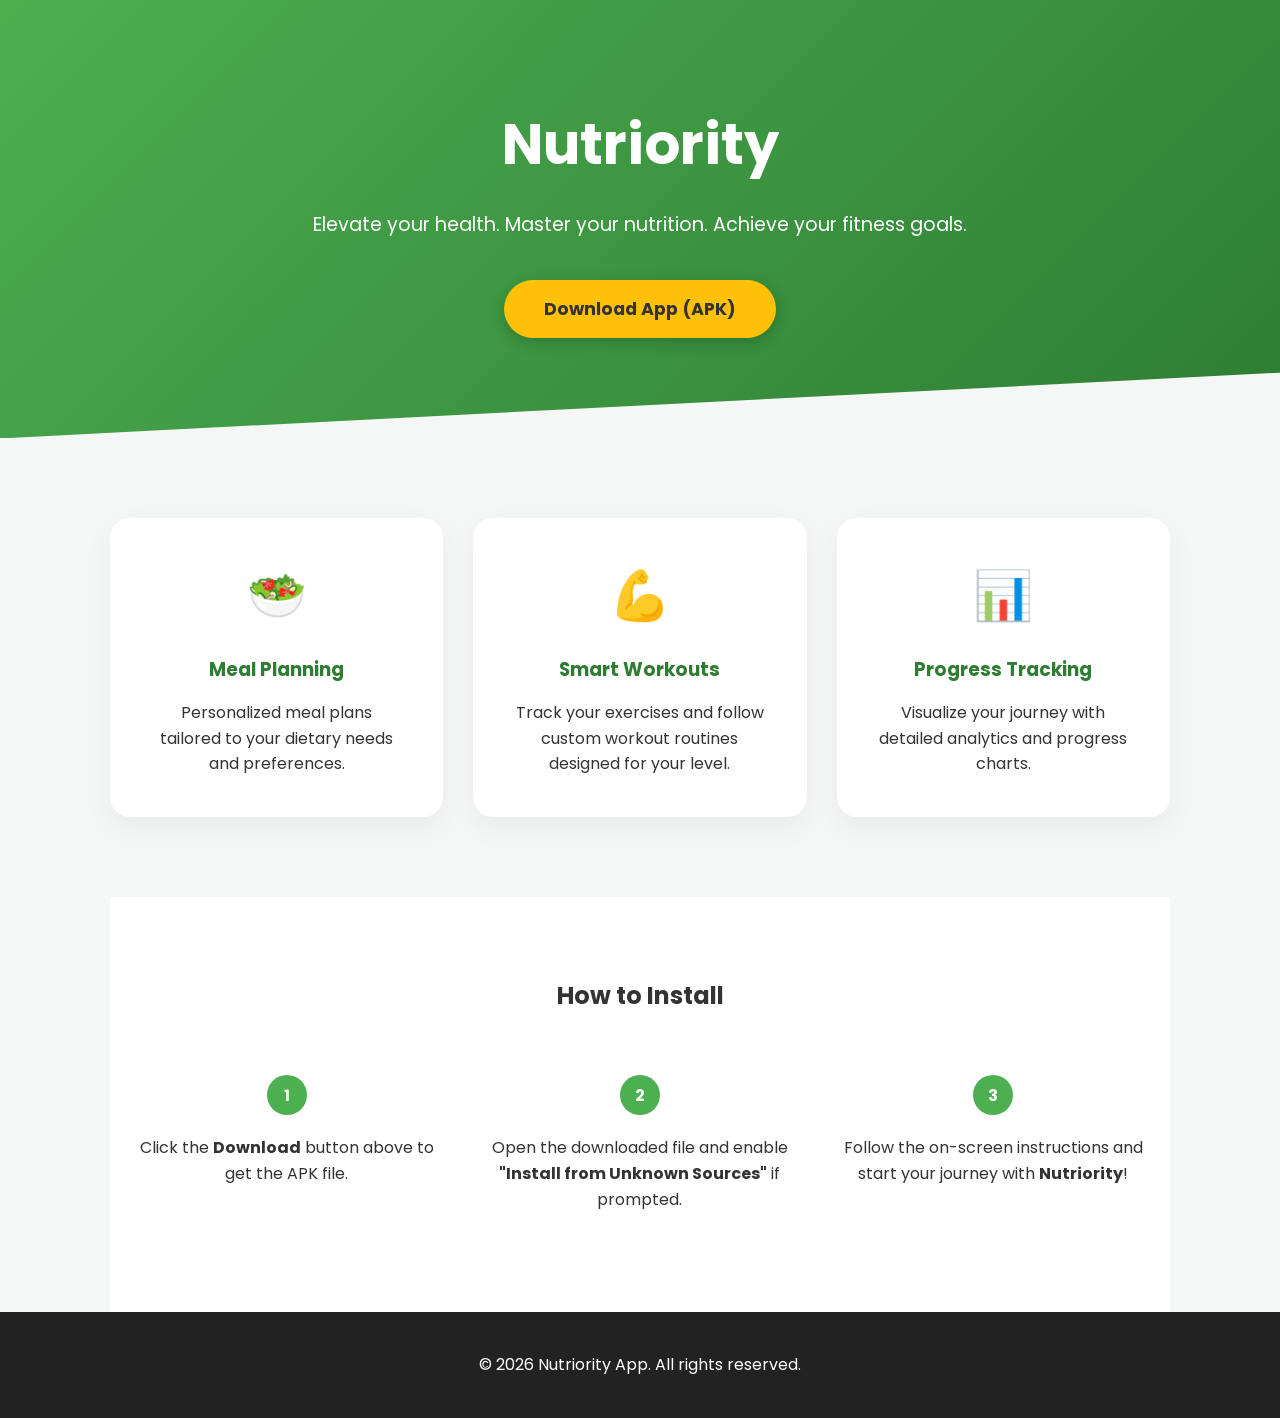
==== Installer/index.html @ d6b8b40b "update" ====
<!DOCTYPE html>
<html lang="en">
<head>
    <meta charset="UTF-8">
    <meta name="viewport" content="width=device-width, initial-scale=1.0">
    <title>Nutriority - Your Personal Nutrition & Fitness Companion</title>
    <link rel="icon" type="image/png" href="assets/logo.png">
    <link href="https://fonts.googleapis.com/css2?family=Poppins:wght@300;400;600;700&display=swap" rel="stylesheet">
    <style>
        :root {
            --primary-color: #4CAF50;
            --secondary-color: #2E7D32;
            --accent-color: #FFC107;
            --text-color: #333;
            --light-bg: #f4f7f6;
            --white: #ffffff;
        }

        * {
            margin: 0;
            padding: 0;
            box-sizing: border-box;
        }

        body {
            font-family: 'Poppins', sans-serif;
            line-height: 1.6;
            color: var(--text-color);
            background-color: var(--light-bg);
            overflow-x: hidden;
        }

        header {
            background: linear-gradient(135deg, var(--primary-color), var(--secondary-color));
            color: var(--white);
            padding: 100px 20px;
            text-align: center;
            clip-path: polygon(0 0, 100% 0, 100% 85%, 0 100%);
        }

        .container {
            max-width: 1100px;
            margin: 0 auto;
            padding: 0 20px;
        }

        .header-content {
            display: flex;
            flex-direction: column;
            align-items: center;
        }

        .title-wrapper {
            display: flex;
            align-items: center;
            justify-content: center;
            gap: 15px;
            margin-bottom: 20px;
            animation: fadeInDown 1s ease-out;
        }

        .logo-img {
            width: 60px;
            height: 60px;
            object-fit: contain;
            filter: drop-shadow(0 2px 4px rgba(0,0,0,0.2));
        }

        h1 {
            font-size: 3.5rem;
            margin: 0;
        }

        .hero-p {
            font-size: 1.2rem;
            margin-bottom: 40px;
            opacity: 0.9;
            animation: fadeInUp 1s ease-out 0.5s both;
        }

        .btn-download {
            display: inline-block;
            background-color: var(--accent-color);
            color: var(--text-color);
            padding: 15px 40px;
            border-radius: 50px;
            text-decoration: none;
            font-weight: 700;
            font-size: 1.1rem;
            transition: transform 0.3s, box-shadow 0.3s;
            box-shadow: 0 4px 15px rgba(0,0,0,0.2);
            animation: bounceIn 1s ease-out 1s both;
        }

        .btn-download:hover {
            transform: translateY(-5px);
            box-shadow: 0 6px 20px rgba(0,0,0,0.3);
        }

        .features {
            padding: 80px 0;
            display: grid;
            grid-template-columns: repeat(auto-fit, minmax(300px, 1fr));
            gap: 30px;
        }

        .feature-card {
            background: var(--white);
            padding: 40px;
            border-radius: 20px;
            text-align: center;
            box-shadow: 0 10px 30px rgba(0,0,0,0.05);
            transition: transform 0.3s;
        }

        .feature-card:hover {
            transform: translateY(-10px);
        }

        .feature-icon {
            font-size: 3rem;
            margin-bottom: 20px;
            display: block;
        }

        .feature-card h3 {
            margin-bottom: 15px;
            color: var(--secondary-color);
        }

        .installer-steps {
            background: var(--white);
            padding: 80px 0;
            text-align: center;
        }

        .steps-grid {
            display: flex;
            justify-content: space-around;
            flex-wrap: wrap;
            margin-top: 40px;
        }

        .step {
            flex: 1;
            min-width: 200px;
            padding: 20px;
            position: relative;
        }

        .step-number {
            width: 40px;
            height: 40px;
            background: var(--primary-color);
            color: white;
            border-radius: 50%;
            display: flex;
            align-items: center;
            justify-content: center;
            margin: 0 auto 20px;
            font-weight: bold;
        }

        footer {
            padding: 40px 20px;
            text-align: center;
            background: #222;
            color: #fff;
        }

        /* Animations */
        @keyframes fadeInDown {
            from { opacity: 0; transform: translateY(-30px); }
            to { opacity: 1; transform: translateY(0); }
        }

        @keyframes fadeInUp {
            from { opacity: 0; transform: translateY(30px); }
            to { opacity: 1; transform: translateY(0); }
        }

        @keyframes bounceIn {
            0% { transform: scale(0.3); opacity: 0; }
            50% { transform: scale(1.05); }
            70% { transform: scale(0.9); }
            100% { transform: scale(1); opacity: 1; }
        }

        @media (max-width: 768px) {
            h1 { font-size: 2.5rem; }
            .hero-p { font-size: 1rem; }
            .logo-img { width: 45px; height: 45px; }
        }
    </style>
</head>
<body>

    <header>
        <div class="container header-content">
            <div class="title-wrapper">
                <h1>Nutriority</h1>
            </div>
            <p class="hero-p">Elevate your health. Master your nutrition. Achieve your fitness goals.</p>
            <a href="https://github.com/Nutriority/Installer/releases/download/v1.0.0/Nutriority.apk" class="btn-download" download>Download App (APK)</a>
        </div>
    </header>

    <main class="container">
        <section class="features">
            <div class="feature-card">
                <span class="feature-icon">🥗</span>
                <h3>Meal Planning</h3>
                <p>Personalized meal plans tailored to your dietary needs and preferences.</p>
            </div>
            <div class="feature-card">
                <span class="feature-icon">💪</span>
                <h3>Smart Workouts</h3>
                <p>Track your exercises and follow custom workout routines designed for your level.</p>
            </div>
            <div class="feature-card">
                <span class="feature-icon">📊</span>
                <h3>Progress Tracking</h3>
                <p>Visualize your journey with detailed analytics and progress charts.</p>
            </div>
        </section>

        <section class="installer-steps">
            <h2>How to Install</h2>
            <div class="steps-grid">
                <div class="step">
                    <div class="step-number">1</div>
                    <p>Click the <strong>Download</strong> button above to get the APK file.</p>
                </div>
                <div class="step">
                    <div class="step-number">2</div>
                    <p>Open the downloaded file and enable <strong>"Install from Unknown Sources"</strong> if prompted.</p>
                </div>
                <div class="step">
                    <div class="step-number">3</div>
                    <p>Follow the on-screen instructions and start your journey with <strong>Nutriority</strong>!</p>
                </div>
            </div>
        </section>
    </main>

    <footer>
        <p>&copy; 2026 Nutriority App. All rights reserved.</p>
    </footer>

</body>
</html>
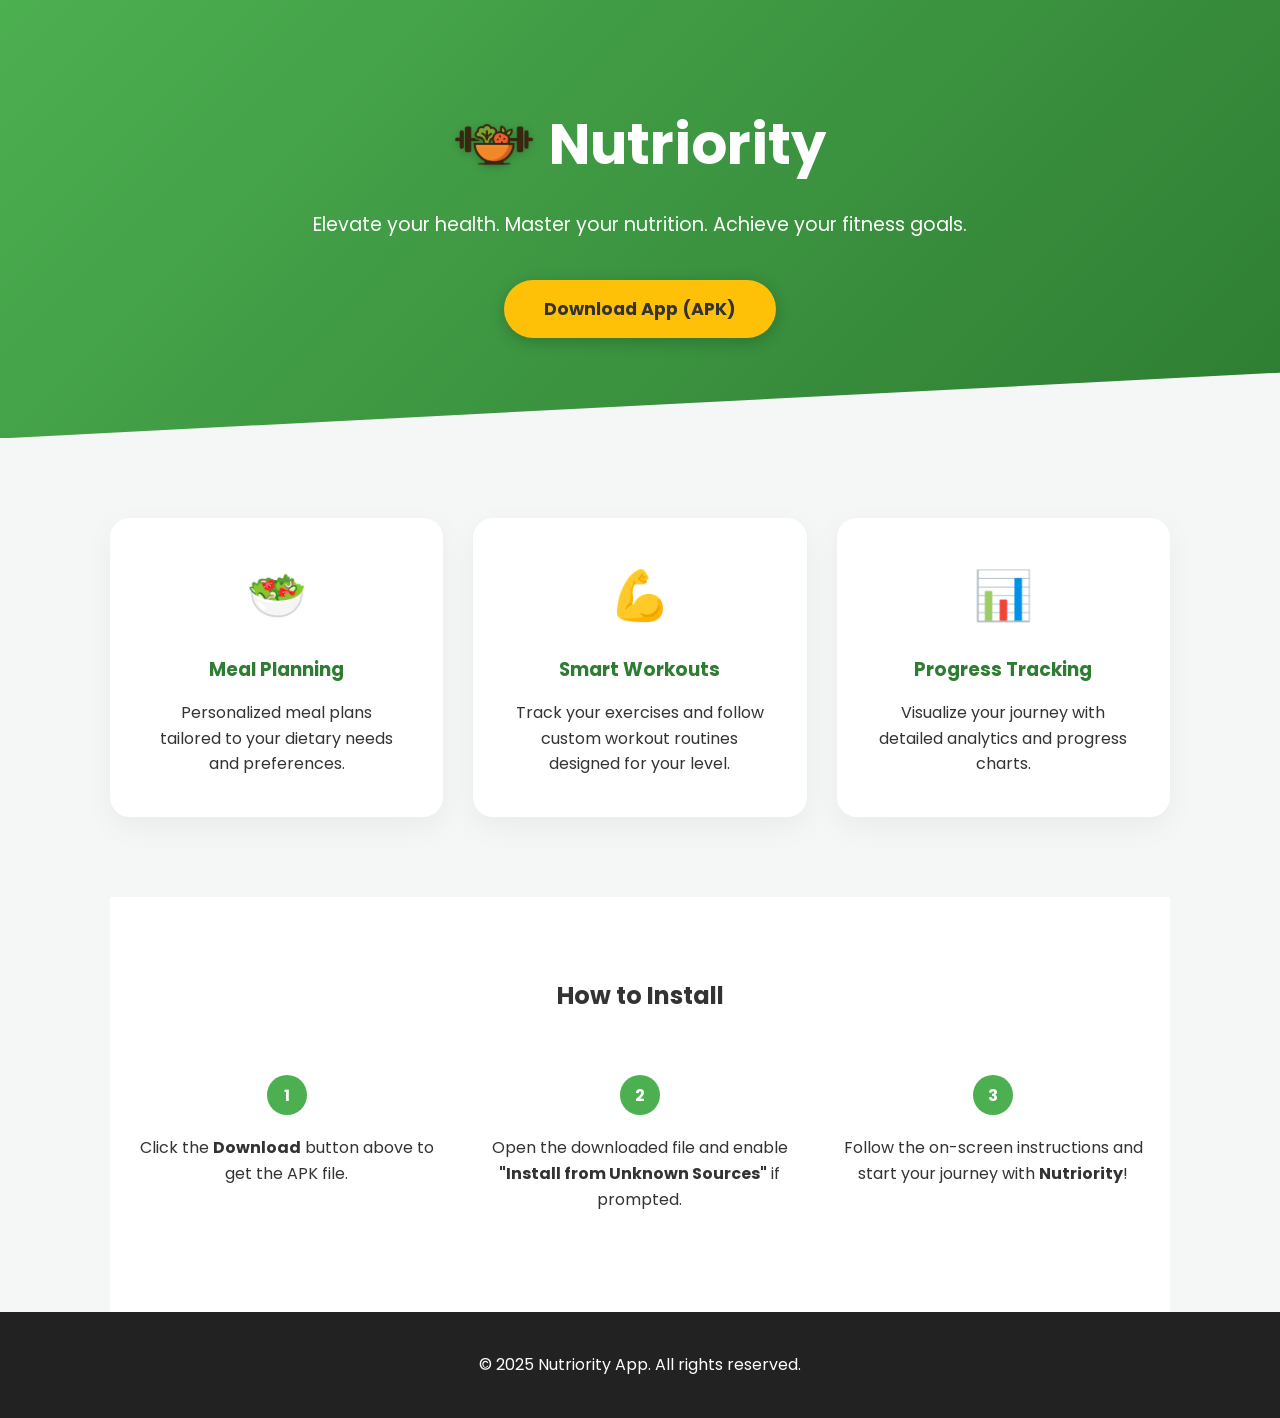
==== commit 1f6e7270: "update" ====
--- a/Installer/index.html
+++ b/Installer/index.html
@@ -4,6 +4,7 @@
     <meta charset="UTF-8">
     <meta name="viewport" content="width=device-width, initial-scale=1.0">
     <title>Nutriority - Your Personal Nutrition & Fitness Companion</title>
+    <!-- Favicon (Browser Tab Logo) -->
     <link rel="icon" type="image/png" href="assets/logo.png">
     <link href="https://fonts.googleapis.com/css2?family=Poppins:wght@300;400;600;700&display=swap" rel="stylesheet">
     <style>
@@ -60,8 +61,8 @@
         }
 
         .logo-img {
-            width: 60px;
-            height: 60px;
+            width: 80px; /* Increased from 60px */
+            height: 80px; /* Increased from 60px */
             object-fit: contain;
             filter: drop-shadow(0 2px 4px rgba(0,0,0,0.2));
         }
@@ -189,7 +190,7 @@
         @media (max-width: 768px) {
             h1 { font-size: 2.5rem; }
             .hero-p { font-size: 1rem; }
-            .logo-img { width: 45px; height: 45px; }
+            .logo-img { width: 55px; height: 55px; }
         }
     </style>
 </head>
@@ -198,6 +199,7 @@
     <header>
         <div class="container header-content">
             <div class="title-wrapper">
+                <img src="assets/logo.png" alt="Nutriority Logo" class="logo-img">
                 <h1>Nutriority</h1>
             </div>
             <p class="hero-p">Elevate your health. Master your nutrition. Achieve your fitness goals.</p>
@@ -244,7 +246,7 @@
     </main>
 
     <footer>
-        <p>&copy; 2026 Nutriority App. All rights reserved.</p>
+        <p>&copy; 2025 Nutriority App. All rights reserved.</p>
     </footer>
 
 </body>
